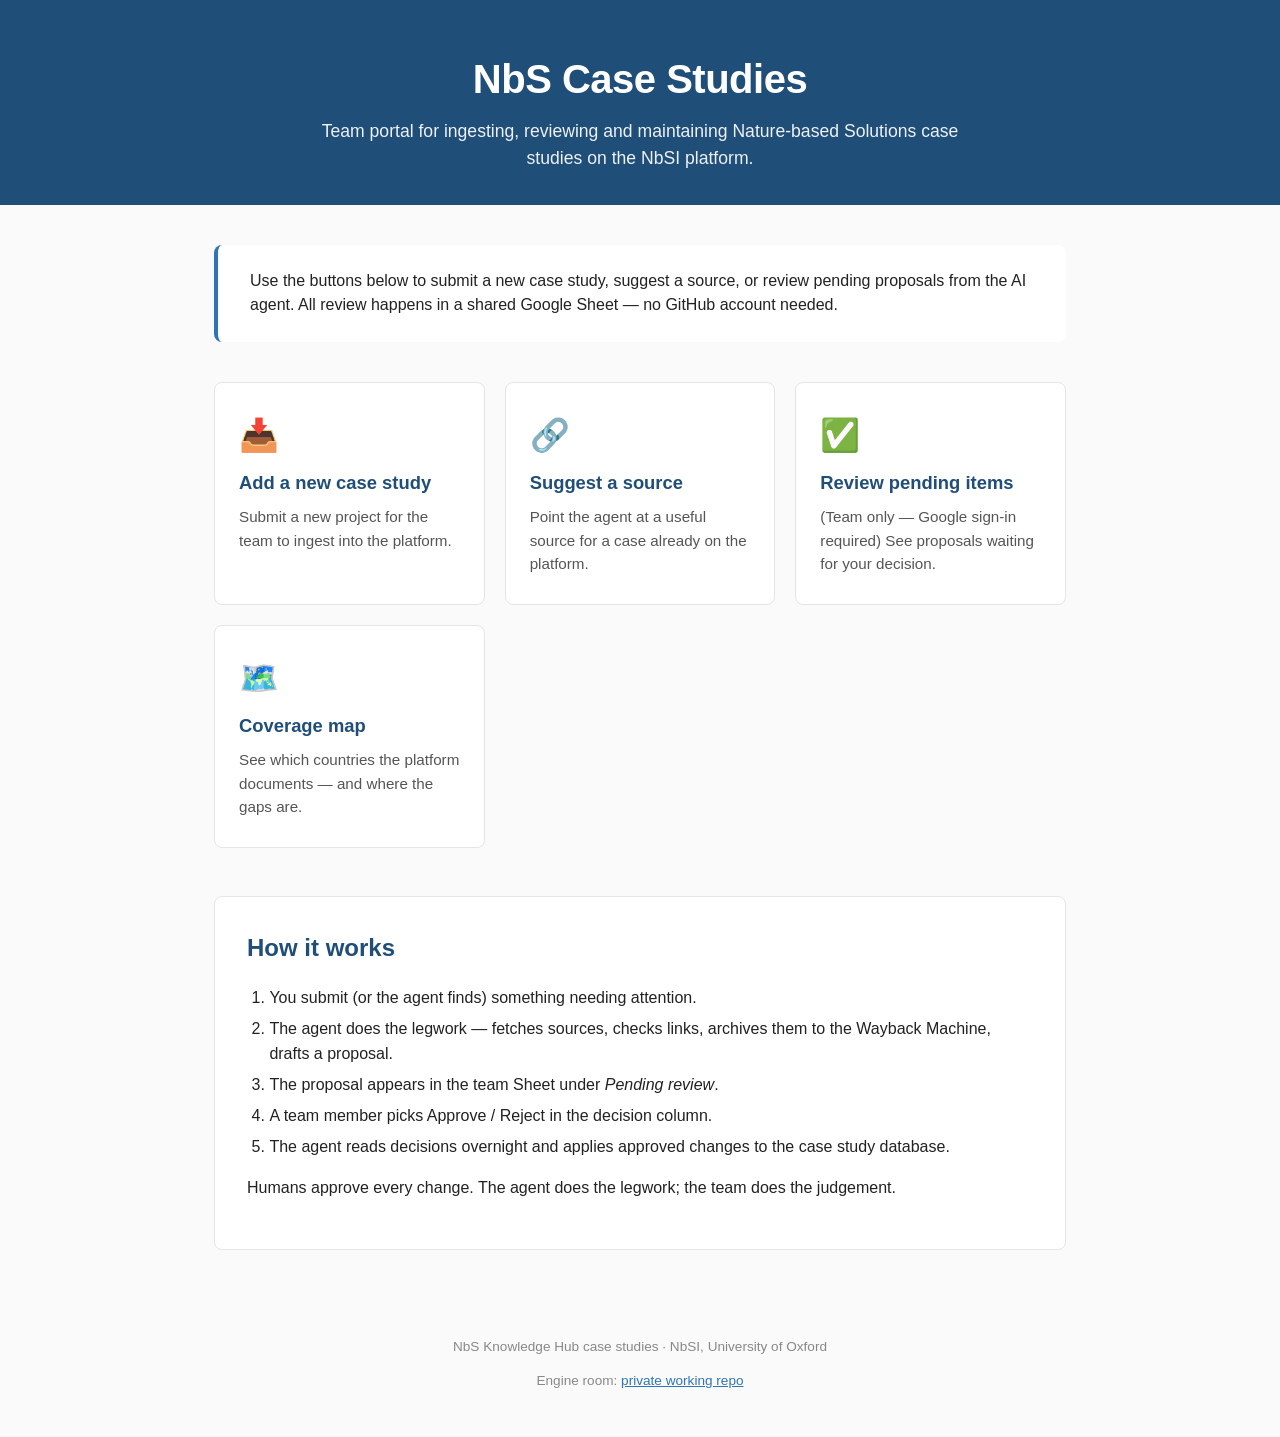
==== index.html @ 6353aac1 "Initial scaffold Co-Authored-By: Claude Opus 4.8 <noreply@anthropic.com>" ====
<!DOCTYPE html>
<html lang="en">
<head>
<meta charset="UTF-8">
<meta name="viewport" content="width=device-width, initial-scale=1.0">
<meta name="robots" content="noindex, nofollow">
<title>NbS Case Studies — Team Portal</title>
<link rel="stylesheet" href="style.css">
</head>
<body>
  <header>
    <h1>NbS Case Studies</h1>
    <p class="tagline">Team portal for ingesting, reviewing and maintaining
      Nature-based Solutions case studies on the NbSI platform.</p>
  </header>

  <main>
    <section class="intro">
      <p>Use the buttons below to submit a new case study, suggest a source,
        or review pending proposals from the AI agent. All review happens in
        a shared Google Sheet — no GitHub account needed.</p>
    </section>

    <section class="actions">
      <a class="action" href="https://forms.gle/REPLACE_WITH_FORM_LINK">
        <span class="emoji">📥</span>
        <h2>Add a new case study</h2>
        <p>Submit a new project for the team to ingest into the platform.</p>
      </a>
      <a class="action" href="https://forms.gle/REPLACE_WITH_FORM_LINK">
        <span class="emoji">🔗</span>
        <h2>Suggest a source</h2>
        <p>Point the agent at a useful source for a case already on the platform.</p>
      </a>
      <a class="action" href="https://docs.google.com/spreadsheets/d/REPLACE_WITH_SHEET_ID/edit">
        <span class="emoji">✅</span>
        <h2>Review pending items</h2>
        <p>(Team only — Google sign-in required) See proposals waiting for your decision.</p>
      </a>
      <a class="action" href="map.html">
        <span class="emoji">🗺️</span>
        <h2>Coverage map</h2>
        <p>See which countries the platform documents — and where the gaps are.</p>
      </a>
    </section>

    <section class="how-it-works">
      <h2>How it works</h2>
      <ol>
        <li>You submit (or the agent finds) something needing attention.</li>
        <li>The agent does the legwork — fetches sources, checks links,
          archives them to the Wayback Machine, drafts a proposal.</li>
        <li>The proposal appears in the team Sheet under <em>Pending review</em>.</li>
        <li>A team member picks Approve / Reject in the decision column.</li>
        <li>The agent reads decisions overnight and applies approved changes
          to the case study database.</li>
      </ol>
      <p>Humans approve every change. The agent does the legwork; the team
        does the judgement.</p>
    </section>
  </main>

  <footer>
    <p>NbS Knowledge Hub case studies · NbSI, University of Oxford</p>
    <p>Engine room: <a href="https://github.com/klarakaleb/nbs-case-studies">private working repo</a></p>
  </footer>
</body>
</html>
---- style.css ----
* { box-sizing: border-box; }
body {
  font-family: -apple-system, BlinkMacSystemFont, "Segoe UI", Roboto, "Helvetica Neue", Arial, sans-serif;
  line-height: 1.55; margin: 0; padding: 0; color: #222; background: #fafafa;
}
header { background: #1f4e79; color: white; padding: 3rem 2rem 2rem; text-align: center; }
header h1 { margin: 0 0 0.5rem; font-size: 2.5rem; letter-spacing: -0.5px; }
header .tagline { margin: 0 auto; max-width: 640px; font-size: 1.1rem; opacity: 0.92; }
main { max-width: 900px; margin: 0 auto; padding: 2.5rem 1.5rem; }
.intro { background: white; border-radius: 8px; padding: 1.5rem 2rem; margin-bottom: 2.5rem; border-left: 4px solid #2e75b6; }
.intro p { margin: 0; }
.actions { display: grid; grid-template-columns: repeat(auto-fit, minmax(260px, 1fr)); gap: 1.25rem; margin-bottom: 3rem; }
.action { display: block; background: white; padding: 1.75rem 1.5rem; border-radius: 8px; text-decoration: none; color: #222; border: 1px solid #e5e5e5; transition: transform 0.12s, box-shadow 0.12s, border-color 0.12s; }
.action:hover { transform: translateY(-2px); box-shadow: 0 4px 14px rgba(0,0,0,0.08); border-color: #2e75b6; }
.action .emoji { font-size: 2rem; display: block; margin-bottom: 0.5rem; }
.action h2 { margin: 0 0 0.5rem; font-size: 1.15rem; color: #1f4e79; }
.action p { margin: 0; font-size: 0.95rem; color: #555; }
.how-it-works { background: white; border-radius: 8px; padding: 2rem; border: 1px solid #e5e5e5; }
.how-it-works h2 { margin-top: 0; color: #1f4e79; }
.how-it-works ol { padding-left: 1.4rem; }
.how-it-works li { margin-bottom: 0.4rem; }
footer { text-align: center; padding: 2rem 1rem; color: #888; font-size: 0.85rem; }
footer a { color: #2e75b6; }
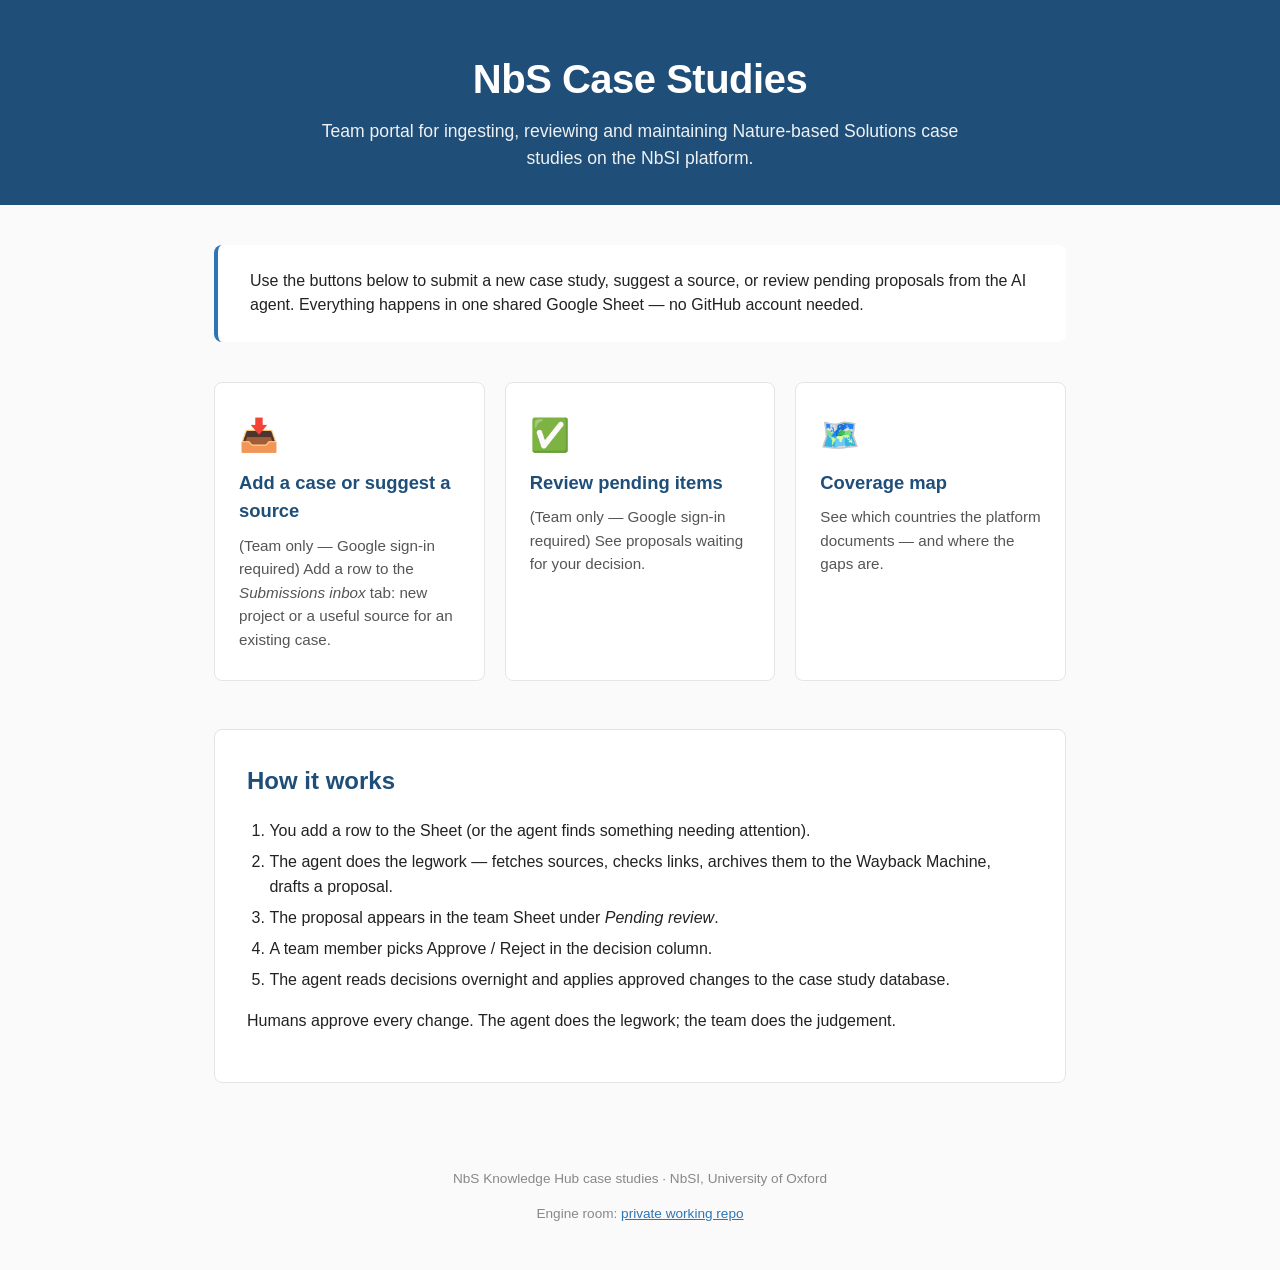
==== commit 1ec08ecf: "Replace Google Forms with direct Sheet entry; add country aliases Team members add cases/sources as " ====
--- a/index.html
+++ b/index.html
@@ -17,22 +17,18 @@
   <main>
     <section class="intro">
       <p>Use the buttons below to submit a new case study, suggest a source,
-        or review pending proposals from the AI agent. All review happens in
-        a shared Google Sheet — no GitHub account needed.</p>
+        or review pending proposals from the AI agent. Everything happens in
+        one shared Google Sheet — no GitHub account needed.</p>
     </section>
 
     <section class="actions">
-      <a class="action" href="https://forms.gle/REPLACE_WITH_FORM_LINK">
+      <a class="action" href="https://docs.google.com/spreadsheets/d/1npAenXQCRQCfqSv22KleKlnAIzHn8tZ25bu5pjeT-pE/edit#gid=221776930">
         <span class="emoji">📥</span>
-        <h2>Add a new case study</h2>
-        <p>Submit a new project for the team to ingest into the platform.</p>
+        <h2>Add a case or suggest a source</h2>
+        <p>(Team only — Google sign-in required) Add a row to the <em>Submissions
+          inbox</em> tab: new project or a useful source for an existing case.</p>
       </a>
-      <a class="action" href="https://forms.gle/REPLACE_WITH_FORM_LINK">
-        <span class="emoji">🔗</span>
-        <h2>Suggest a source</h2>
-        <p>Point the agent at a useful source for a case already on the platform.</p>
-      </a>
-      <a class="action" href="https://docs.google.com/spreadsheets/d/REPLACE_WITH_SHEET_ID/edit">
+      <a class="action" href="https://docs.google.com/spreadsheets/d/1npAenXQCRQCfqSv22KleKlnAIzHn8tZ25bu5pjeT-pE/edit">
         <span class="emoji">✅</span>
         <h2>Review pending items</h2>
         <p>(Team only — Google sign-in required) See proposals waiting for your decision.</p>
@@ -47,7 +43,7 @@
     <section class="how-it-works">
       <h2>How it works</h2>
       <ol>
-        <li>You submit (or the agent finds) something needing attention.</li>
+        <li>You add a row to the Sheet (or the agent finds something needing attention).</li>
         <li>The agent does the legwork — fetches sources, checks links,
           archives them to the Wayback Machine, drafts a proposal.</li>
         <li>The proposal appears in the team Sheet under <em>Pending review</em>.</li>
